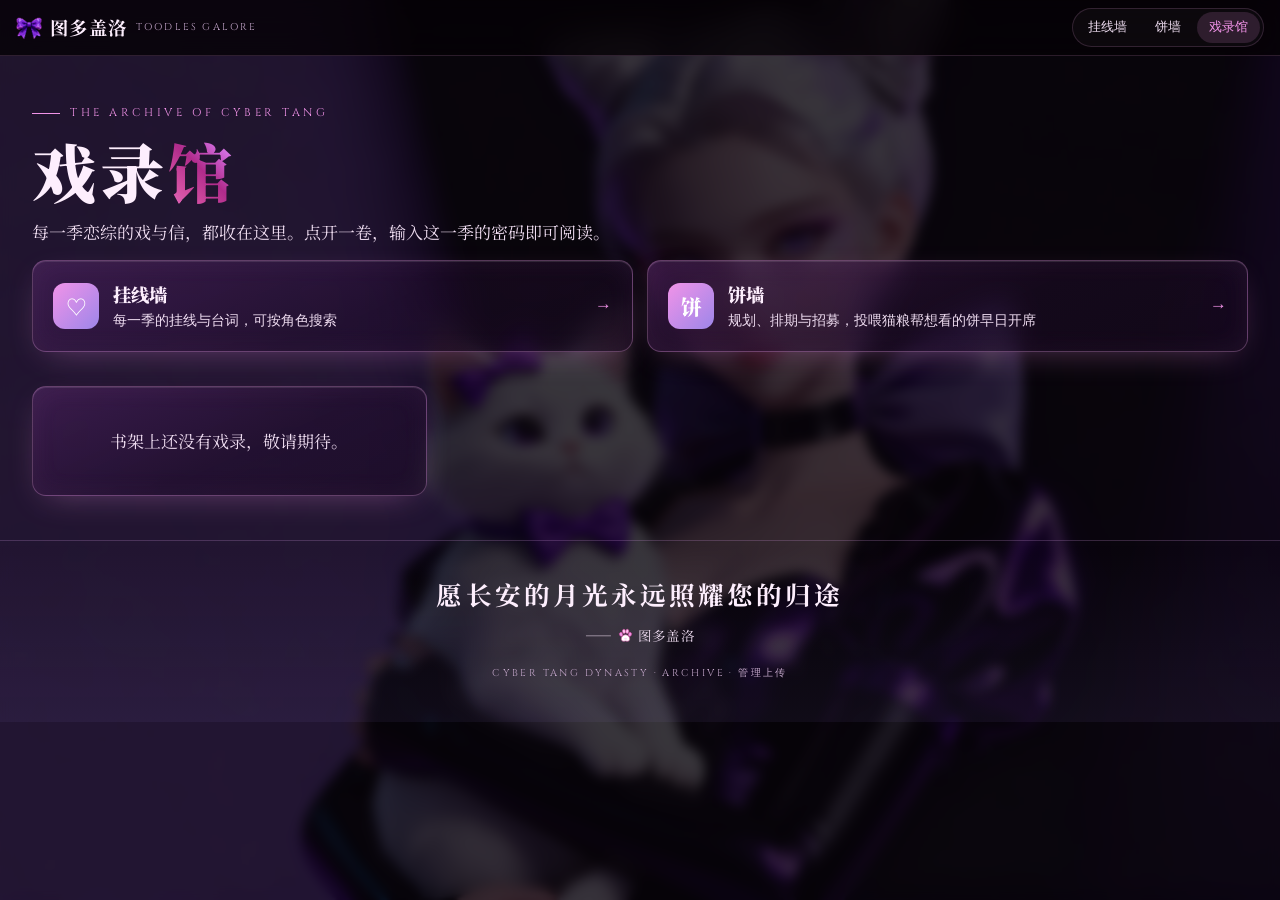
==== archive/index.html @ 09f0bfa4 "Add files via upload" ====
<!DOCTYPE html>
<html lang="zh-CN">
<head>
<meta charset="UTF-8">
<meta name="viewport" content="width=device-width, initial-scale=1, viewport-fit=cover">
<title>戏录馆 | 图多盖洛</title>
<meta name="theme-color" content="#050205">
<meta name="robots" content="noindex">
<link rel="icon" href="../assets/bow.png">
<link rel="preconnect" href="https://fonts.googleapis.com">
<link rel="preconnect" href="https://fonts.gstatic.com" crossorigin>
<link rel="stylesheet" href="https://fonts.googleapis.com/css2?family=Cinzel:wght@500;600;700&family=Noto+Serif+SC:wght@400;600;700;900&display=swap">
<link rel="stylesheet" href="../assets/site.css?v=7.13.16">
<link rel="stylesheet" href="archive.css?v=13">
</head>
<body>
<div class="sky"></div>
<header class="bar">
  <a class="brand" href="../"><img src="../assets/bow.png" alt=""><b>图多盖洛</b><small>TOODLES GALORE</small></a>
  <nav class="wall-tabs"><a href="../wall/lines.html">挂线墙</a><a href="../wall/pies.html">饼墙</a><a href="./" aria-current="page">戏录馆</a></nav>
</header>

<div class="wrap">
  <section class="hall-hero">
    <div class="eyebrow">THE ARCHIVE OF CYBER TANG</div>
    <h1>戏录<em>馆</em></h1>
    <p>每一季恋综的戏与信，都收在这里。点开一卷，输入这一季的密码即可阅读。</p>
  </section>
  <section class="hall-links">
    <a class="glass" href="../wall/lines.html"><i>♡</i><div><b>挂线墙</b><span>每一季的挂线与台词，可按角色搜索</span></div><em>→</em></a>
    <a class="glass" href="../wall/pies.html"><i>饼</i><div><b>饼墙</b><span>规划、排期与招募，投喂猫粮帮想看的饼早日开席</span></div><em>→</em></a>
  </section>
  <section class="shelf" id="shelf"><div class="empty-hall glass">书架正在整理中……</div></section>
</div>
<footer class="foot">
  <blockquote>愿长安的月光永远照耀您的归途</blockquote>
  <cite>—— <span class="pawicon"></span> 图多盖洛</cite>
  <small>CYBER TANG DYNASTY · ARCHIVE · <a href="upload.html" style="color:inherit">管理上传</a></small>
</footer>

<script>
(function () {
  var shelf = document.getElementById("shelf");
  function esc(s) { return String(s == null ? "" : s).replace(/[&<>"]/g, function (c) { return { "&": "&amp;", "<": "&lt;", ">": "&gt;", '"': "&quot;" }[c]; }); }
  fetch("index.json?t=" + Date.now()).then(function (r) { return r.ok ? r.json() : []; }).catch(function () { return []; }).then(function (list) {
    if (!list.length) { shelf.innerHTML = '<div class="empty-hall glass">书架上还没有戏录，敬请期待。</div>'; return; }
    list.sort(function (a, b) { return String(b.updated || "").localeCompare(String(a.updated || "")); });
    shelf.innerHTML = list.map(function (t) {
      return '<a class="tome glass" href="read.html?id=' + encodeURIComponent(t.id) + '"><span class="lock">🔒 需密码</span>' +
        '<div class="kick">VOLUME</div><h2>' + esc(t.title) + "</h2>" + (t.scope ? '<div class="scope">' + esc(t.scope) + "</div>" : "") +
        (t.note ? '<p class="note">' + esc(t.note) + "</p>" : "") +
        '<div class="stats"><span><b>' + (t.days || 0) + "</b>天</span><span><b>" + (t.scenes || 0) + "</b>场戏</span>" +
        (t.mail ? "<span><b>" + t.mail + "</b>封心动信</span>" : "") + (t.notes ? "<span><b>" + t.notes + "</b>张纸条</span>" : "") + (t.images ? "<span><b>" + t.images + "</b>张图</span>" : "") + "</div></a>";
    }).join("");
  });
})();
</script>
</body>
</html>
---- assets/site.css ----
/* 图多盖洛 · 赛博大唐公民通行证
   主题：紫微星图下的夜长安。香芋紫为主，鎏金做线，朱砂只用在印章和警示。 */

:root {
  --night: #050205;
  --night-2: #0d0610;
  --panel: rgba(46, 20, 60, .42);
  --panel-2: rgba(32, 14, 38, .85);
  --inset: rgba(4, 1, 6, .72);
  --line: rgba(241, 170, 235, .16);
  --line-strong: rgba(241, 170, 235, .32);
  --taro: #f193e8;          /* 主色：粉 */
  --taro-deep: #d34fa2;
  --taro-soft: rgba(241, 147, 232, .15);
  --gold: #b9a5f3;          /* 辅色：盖洛紫 */
  --gold-soft: rgba(157, 134, 233, .18);
  --cinnabar: #ff4081;      /* 胭脂红：印章和警示 */
  --text: #fdeefd;
  --dim: #eedcf0;
  --faint: #c3a6c9;
  --accent: var(--taro);
  --accent-deep: var(--taro-deep);
  --accent-soft: var(--taro-soft);
  --flow: linear-gradient(45deg, #e674c6, #d34fa2, #b02b8b, #d06adc, #f6d8ee);

  --display: "Noto Serif SC", "Source Han Serif SC", "Songti SC", "STSong", "SimSun", serif;
  --body: -apple-system, "PingFang SC", "HarmonyOS Sans SC", "MiSans", "Microsoft YaHei", "Noto Sans SC", sans-serif;
  --latin: "Cinzel", "Times New Roman", serif;

  --cmd-font: "Noto Serif SC", "Source Han Serif SC", "Songti SC", "STSong", serif;
  --cmd-weight: 600;
  --cmd-bold: 900;
  --radius: 14px;
  --bar-h: 56px;
}

body.admin {
  --accent: var(--gold);
  --accent-deep: #9d86e9;
  --accent-soft: var(--gold-soft);
}

* { box-sizing: border-box; }
html { scroll-behavior: smooth; -webkit-text-size-adjust: 100%; }
body {
  margin: 0;
  background: var(--night);
  color: var(--text);
  font-family: var(--body);
  font-size: 17px;
  line-height: 1.65;
  min-height: 100vh;
  overflow-x: hidden;
  -webkit-font-smoothing: antialiased;
}
a { color: inherit; text-decoration: none; }
button { font: inherit; color: inherit; background: none; border: 0; cursor: pointer; }
:focus-visible { outline: 2px solid var(--accent); outline-offset: 2px; border-radius: 6px; }

/* ---------- 背景：夜色 + 星图 ---------- */
.sky {
  position: fixed; inset: 0; z-index: -1; pointer-events: none;
  background: var(--night) url(hero.png) 62% center / cover no-repeat;
}
.sky::after {
  content: ""; position: absolute; inset: 0; background: rgba(8, 4, 10, .80);
  -webkit-backdrop-filter: blur(6px); backdrop-filter: blur(6px);
}

.mote {
  position: absolute; top: -12px; z-index: 1; border-radius: 50%;
  background: radial-gradient(circle, #ffd9f6 0%, rgba(241,147,232,.55) 45%, transparent 70%);
  box-shadow: 0 0 10px 2px rgba(241,147,232,.35); opacity: 0;
  animation: fall linear infinite; will-change: transform;
}
@keyframes fall {
  0% { transform: translate3d(0, 0, 0); opacity: 0; }
  10% { opacity: .55; }
  85% { opacity: .4; }
  100% { transform: translate3d(var(--drift, 0), 105vh, 0); opacity: 0; }
}

/* ---------- 顶栏 ---------- */
.bar {
  position: sticky; top: 0; z-index: 40; height: var(--bar-h);
  display: flex; align-items: center; gap: 12px; padding: 0 16px;
  background: rgba(5, 2, 5, .80);
  -webkit-backdrop-filter: blur(14px); backdrop-filter: blur(14px);
  border-bottom: 1px solid var(--line);
}
.brand { display: flex; align-items: center; gap: 8px; min-width: 0; }
.brand img { width: 26px; height: 26px; }
.brand b { font-family: var(--display); font-weight: 700; font-size: 1.15rem; letter-spacing: .08em; white-space: nowrap; }
.brand small { font-family: var(--latin); font-size: .62rem; letter-spacing: .22em; color: var(--faint); white-space: nowrap; }
.entry { margin-left: auto; padding: 6px 14px; border: 1px solid var(--line-strong); border-radius: 999px; font-size: .86rem; color: var(--dim); white-space: nowrap; transition: color .2s, border-color .2s; }
.entry:hover { color: var(--accent); border-color: var(--accent); }
.entry + .entry { margin-left: 8px; }
.entry-hl { color: var(--accent); border-color: rgba(241,147,232,.55); background: var(--accent-soft); }
.scroll-banner {
  display: flex; align-items: center; gap: 14px; max-width: 520px; margin-top: 18px; padding: 14px 18px; border-radius: 16px;
  border: 1px solid rgba(241,147,232,.5); background: linear-gradient(120deg, rgba(241,147,232,.20), rgba(157,134,233,.14) 60%, rgba(20,8,28,.4));
  box-shadow: inset 0 1px 0 rgba(255,255,255,.12), 0 12px 30px -14px rgba(241,147,232,.6); transition: transform .2s, border-color .2s;
}
.scroll-banner:hover { transform: translateY(-2px); border-color: var(--accent); }
.sb-ic { flex: none; width: 46px; height: 46px; border-radius: 12px; display: grid; place-items: center; font-family: var(--display); font-weight: 900; font-size: 1.4rem;
  color: #fff; background: linear-gradient(135deg, #f193e8, #9d86e9); box-shadow: 0 6px 16px -6px rgba(241,147,232,.8); }
.sb-tx { min-width: 0; }
.sb-tx b { display: block; font-family: var(--display); font-weight: 900; font-size: 1.15rem; letter-spacing: .06em; }
.sb-tx small { display: block; color: var(--dim); font-size: .86rem; line-height: 1.5; }
.scroll-banner em { margin-left: auto; font-style: normal; color: var(--accent); font-size: .9rem; white-space: nowrap; }
.gates { display: grid; gap: 12px; margin-top: 36px; }
.gate { display: flex; align-items: center; gap: 14px; padding: 18px; border: 1px solid rgba(185,165,243,.35); border-radius: var(--radius); background: var(--panel); transition: border-color .2s; }
.gate.soon { border-style: dashed; border-color: rgba(241,147,232,.4); }
.gate.soon i, .gate.soon em { color: var(--taro); }
.gate.soon em { font-size: .8rem; padding: 2px 10px; border: 1px solid rgba(241,147,232,.45); border-radius: 999px; white-space: nowrap; }
.gate:hover { border-color: var(--gold); }
.gate i { font-family: var(--display); font-weight: 700; font-style: normal; font-size: 1.8rem; color: var(--gold); line-height: 1; }
.gate b { display: block; font-weight: 600; }
.gate span { display: block; font-size: .92rem; color: var(--dim); }
.gate em { margin-left: auto; font-style: normal; color: var(--gold); font-size: 1.2rem; }

/* ---------- 首屏 ---------- */
.wrap { max-width: 1280px; margin: 0 auto; padding: 0 16px; }
.hero > * { min-width: 0; }
.hero { display: grid; gap: 28px; padding: 36px 0 12px; align-items: center; }
.eyebrow { font-family: var(--latin); font-size: .7rem; letter-spacing: .32em; color: var(--accent); display: flex; align-items: center; gap: 10px; }
.eyebrow::before { content: ""; width: 28px; height: 1px; background: var(--accent); }
.hero h1 {
  font-family: var(--display); font-weight: 900; margin: 14px 0 12px;
  font-size: clamp(2.3rem, 9.5vw, 4.2rem); line-height: 1.18; letter-spacing: .02em;
  text-wrap: balance;
}
.hero h1 em { font-style: normal; background: var(--flow); -webkit-background-clip: text; background-clip: text; -webkit-text-fill-color: transparent; }
body.admin .hero h1 em { background: linear-gradient(45deg, #9d86e9, #c9b8ff, #f6d8ee); -webkit-background-clip: text; background-clip: text; }
.lead { color: var(--dim); max-width: 34em; margin: 0 0 22px; }
.lead b { color: var(--text); font-weight: 600; }

.search { position: relative; max-width: 460px; }
.search input {
  width: 100%; height: 48px; padding: 0 44px 0 44px; border-radius: 999px;
  border: 1px solid var(--line-strong); background: rgba(20, 9, 24, .8); color: var(--text);
  font: inherit; font-size: 1rem; transition: border-color .2s, box-shadow .2s;
}
.search input::placeholder { color: var(--faint); }
.search input:focus { outline: 0; border-color: var(--accent); box-shadow: 0 0 0 4px var(--accent-soft); }
.search svg { position: absolute; left: 16px; top: 15px; width: 18px; height: 18px; stroke: var(--dim); fill: none; }
.search button { position: absolute; right: 8px; top: 8px; width: 32px; height: 32px; border-radius: 50%; color: var(--dim); display: none; }
.search.has-value button { display: block; }
.search-meta { min-height: 1.6em; margin-top: 8px; font-size: .84rem; color: var(--dim); }

/* 通行证卡片 */
.pass-stage { perspective: 1100px; justify-self: center; width: 100%; max-width: 400px; }
.pass {
  position: relative; border-radius: 20px; padding: 18px; overflow: hidden;
  background:
    linear-gradient(135deg, rgba(255,255,255,.07), rgba(255,255,255,0) 40%),
    linear-gradient(160deg, #3a1848 0%, #1d0c2a 55%, #12071a 100%);
  border: 1px solid rgba(185,165,243, .35);
  box-shadow: 0 30px 60px -20px rgba(0,0,0,.8), 0 0 0 1px rgba(0,0,0,.4) inset, 0 0 80px -20px rgba(157,134,233,.55);
  transform: rotateX(var(--rx, 0deg)) rotateY(var(--ry, 0deg));
  transition: transform .25s ease-out;
}
.pass::before { /* 全息箔 */
  content: ""; position: absolute; inset: -40%;
  background: linear-gradient(115deg, transparent 38%, rgba(241,147,232,.22) 46%, rgba(185,165,243,.22) 50%, rgba(255,64,129,.12) 54%, transparent 62%);
  transform: translateX(var(--sheen, -30%)); transition: transform .25s ease-out; pointer-events: none;
  animation: sheen 7s ease-in-out infinite;
}
@keyframes sheen { 0%, 100% { translate: -18% 0; } 50% { translate: 18% 0; } }
.pass-head { display: flex; justify-content: space-between; align-items: baseline; padding-bottom: 12px; border-bottom: 1px solid rgba(185,165,243,.25); }
.pass-head b { font-family: var(--display); font-weight: 700; font-size: 1.05rem; letter-spacing: .3em; color: var(--gold); }
.pass-head span { font-family: var(--latin); font-size: .6rem; letter-spacing: .2em; color: var(--dim); }
.pass-body { display: grid; grid-template-columns: 104px 1fr; gap: 16px; padding-top: 14px; position: relative; }
.pass-photo { width: 104px; height: 138px; border-radius: 10px; overflow: hidden; border: 1px solid rgba(185,165,243,.4); background: #2a1338; }
.pass-photo img { width: 100%; height: 100%; object-fit: cover; object-position: 50% 22%; display: block; }
.pass dl { margin: 0; display: grid; gap: 9px; align-content: start; }
.pass dt { font-size: .64rem; letter-spacing: .18em; color: var(--faint); line-height: 1.2; }
.pass dd { margin: 1px 0 0; font-size: .95rem; line-height: 1.3; }
.pass dd.big { font-family: var(--display); font-weight: 700; font-size: 1.35rem; letter-spacing: .1em; }
.pass-foot { margin-top: 14px; padding-top: 10px; border-top: 1px dashed rgba(185,165,243,.25); font-family: var(--latin); font-size: .6rem; letter-spacing: .14em; color: var(--faint); white-space: nowrap; overflow: hidden; }
.seal {
  position: absolute; right: -4px; bottom: -6px; width: 62px; height: 62px; transform: rotate(-8deg);
  border: 2.5px solid var(--cinnabar); border-radius: 8px; color: var(--cinnabar);
  display: grid; grid-template-columns: 1fr 1fr; place-items: center; padding: 3px;
  font-family: var(--display); font-weight: 700; font-size: 1.28rem; line-height: 1; direction: rtl;
  opacity: .92; mix-blend-mode: screen;
}

/* 入境三步 */
.steps { display: grid; gap: 10px; margin: 18px 0 4px; padding: 0; list-style: none; counter-reset: s; }
.steps li, .gate, .quick button { -webkit-backdrop-filter: blur(10px); backdrop-filter: blur(10px); box-shadow: inset 0 1px 0 rgba(255,255,255,.08); }
.steps li {
  display: flex; gap: 12px; align-items: flex-start; padding: 10px 14px;
  border: 1px solid var(--line); border-radius: var(--radius); background: var(--panel);
}
.steps i { font-family: var(--display); font-weight: 700; font-style: normal; font-size: 1.5rem; line-height: 1.2; color: var(--gold); }
.steps b { display: block; font-weight: 600; }
.steps span { font-size: .92rem; color: var(--dim); display: block; line-height: 1.5; }

/* ---------- 章节导航 ---------- */
.layout { display: block; }
.rail {
  position: sticky; top: var(--bar-h); z-index: 30; margin: 0 -16px; padding: 10px 16px;
  display: flex; gap: 8px; overflow-x: auto; scrollbar-width: none;
  background: rgba(5, 2, 5, .86);
  -webkit-backdrop-filter: blur(14px); backdrop-filter: blur(14px);
  border-bottom: 1px solid var(--line);
}
.rail::-webkit-scrollbar { display: none; }
.rail a {
  flex: none; display: flex; align-items: center; gap: 6px; padding: 6px 12px; border-radius: 999px;
  border: 1px solid var(--line); font-size: .86rem; color: var(--dim); white-space: nowrap; transition: all .2s;
}
.rail a i { font-family: var(--display); font-weight: 700; font-style: normal; color: var(--faint); }
.rail a.on { color: var(--night); background: var(--accent); border-color: var(--accent); }
.rail a.on i { color: rgba(11,8,20,.6); }
.rail-title { display: none; }

/* ---------- 章节 ---------- */
.chapter { padding-top: 30px; scroll-margin-top: calc(var(--bar-h) + 56px); }
.ch-head { position: relative; padding: 0 0 12px 0; margin-bottom: 12px; border-bottom: 1px solid var(--line); }
.ch-num {
  font-family: var(--display); font-weight: 700; font-size: 4.2rem; line-height: 1; position: absolute; right: 0; top: -14px;
  color: transparent; -webkit-text-stroke: 1px rgba(185,165,243, .32); user-select: none;
}
.ch-en { font-family: var(--latin); font-size: .66rem; letter-spacing: .3em; color: var(--accent); text-transform: uppercase; }
.ch-head h2 { color: #f5c2fd; font-family: var(--display); font-weight: 900; font-size: 1.9rem; letter-spacing: .04em; margin: 4px 0 6px; line-height: 1.25; }
.ch-head p { margin: 0; color: var(--dim); font-size: 1rem; max-width: 36em; padding-right: 64px; }

.features { display: grid; gap: 14px; }
.feature {
  min-width: 0;
  border: 1px solid rgba(241, 170, 235, .30); border-radius: var(--radius); padding: 16px;
  background: linear-gradient(155deg, rgba(86, 38, 104, .46) 0%, rgba(34, 14, 44, .50) 55%, rgba(24, 10, 32, .58) 100%);
  -webkit-backdrop-filter: blur(12px) saturate(1.25); backdrop-filter: blur(12px) saturate(1.25);
  box-shadow: inset 0 1px 0 rgba(255, 255, 255, .10), inset 0 0 28px rgba(241, 147, 232, .06), 0 10px 34px -14px rgba(241, 147, 232, .38);
  display: flex; flex-direction: column;
}
.features { counter-reset: f; }
.feature h3 {
  margin: 0 0 4px; font-family: var(--display); font-weight: 700; font-size: 1.2rem; letter-spacing: .03em; color: #f5c2fd;
  display: flex; flex-wrap: wrap; align-items: center; gap: 10px; counter-increment: f;
}
.feature h3::before { content: counter(f) "."; color: var(--accent); font-weight: 900; }
.tag { font-size: .74rem; font-weight: 500; padding: 1px 8px; border-radius: 999px; border: 1px solid var(--line-strong); color: var(--dim); line-height: 1.6; }
.tag.new { border-color: transparent; background: var(--cinnabar); color: #fff; letter-spacing: .08em; }
.feature > p { margin: 0; color: #f6e9f7; text-shadow: 0 1px 6px rgba(0,0,0,.55); font-size: .96rem; line-height: 1.55; }

/* 指令清单：一行一条，左边指令、右边说明和复制；行与行之间只有一条细线 */
.cmds { margin-top: 12px; padding: 0 6px; border: 1px solid var(--line); border-radius: 10px; background: rgba(20, 8, 28, .46); box-shadow: inset 0 1px 0 rgba(255, 255, 255, .05); }
.cmd {
  display: grid; grid-template-columns: minmax(0, 1fr) auto; align-items: center; column-gap: 14px;
  width: 100%; padding: 11px 8px; text-align: left; border: 0; border-bottom: 1px solid var(--line);
  background: none; transition: background .15s; -webkit-tap-highlight-color: transparent;
}
.cmd:hover { background: rgba(255, 255, 255, .05); }
.cmd:active { background: var(--accent-soft); }
.cmd code {
  grid-column: 1; min-width: 0; font-family: var(--cmd-font, var(--body)); font-size: var(--cmd-size, 1.03rem); line-height: 1.7;
  color: #fff; font-weight: var(--cmd-weight, 600); text-shadow: 0 1px 4px rgba(0, 0, 0, .6); white-space: pre-wrap; overflow-wrap: anywhere;
}
.cmd code b { font-weight: var(--cmd-bold, 700); }
.ph { display: inline-block; max-width: 100%; color: var(--accent); font-weight: 500; }
.ph.opt { color: var(--faint); font-weight: 400; }
.ph.opt::before { content: "["; }
.ph.opt::after { content: "]"; }
.cmd-note { grid-column: 1; grid-row: 2; font-size: .88rem; line-height: 1.5; color: var(--faint); }
.copy {
  grid-column: 2; grid-row: 1 / span 2; padding: 3px 12px; border-radius: 999px; border: 1px solid var(--line-strong);
  font-size: .84rem; color: var(--dim); white-space: nowrap; transition: all .15s;
}
.cmd:hover .copy { border-color: var(--accent); color: var(--accent); }
.cmd.done .copy { background: var(--accent); border-color: var(--accent); color: var(--night); font-weight: 700; }
.cmd.multi { padding: 12px 10px; }
.cmd.multi code { line-height: 1.9; }
.cmds > .cmd:last-child { border-bottom: 0; }

.note { overflow-wrap: anywhere; margin: 10px 0 0; padding: 8px 12px; border-radius: 8px; font-size: .94rem; line-height: 1.6; color: var(--text); background: rgba(10, 4, 14, .55); border-left: 2px solid var(--line-strong); }
.note.warn { color: #ffe1ea; background: rgba(120, 20, 60, .55); border-left-color: var(--cinnabar); }

.legend { display: grid; grid-template-columns: 1fr 1fr; gap: 6px; margin: 10px 0 0; }
.legend span { display: flex; align-items: center; gap: 8px; padding: 7px 10px; border-radius: 8px; background: rgba(255,255,255,.03); font-size: .92rem; color: var(--text); }

.empty { display: none; text-align: center; padding: 60px 0; color: var(--dim); }
.empty b { display: block; font-family: var(--display); font-weight: 700; font-size: 1.4rem; color: var(--text); margin-bottom: 6px; }
.searching .hide { display: none !important; }
.searching.no-hit .empty { display: block; }

/* ---------- 页脚 ---------- */
.foot { margin-top: 44px; padding: 32px 16px 40px; text-align: center; border-top: 1px solid var(--line); background: linear-gradient(180deg, transparent, rgba(157,134,233,.07)); }
.foot blockquote { margin: 0; font-family: var(--display); font-weight: 700; font-size: clamp(1.15rem, 5vw, 1.6rem); letter-spacing: .12em; }
.foot cite { display: block; margin-top: 10px; font-style: normal; font-size: .84rem; color: var(--dim); letter-spacing: .1em; }
.foot nav { margin-top: 26px; display: flex; justify-content: center; gap: 22px; font-size: .84rem; color: var(--dim); }
.foot nav a:hover { color: var(--accent); }
.foot small { display: block; margin-top: 18px; font-family: var(--latin); font-size: .62rem; letter-spacing: .24em; color: var(--faint); }

.toast {
  position: fixed; left: 50%; bottom: 28px; z-index: 60; transform: translate(-50%, 20px); opacity: 0;
  padding: 10px 18px; border-radius: 999px; background: var(--text); color: var(--night); font-size: .88rem; font-weight: 600;
  box-shadow: 0 12px 30px rgba(0,0,0,.5); transition: all .25s; pointer-events: none; white-space: nowrap;
}
.toast.show { transform: translate(-50%, 0); opacity: 1; }


/* ---------- 常用指令、猫爪、回到顶部 ---------- */
.quick { display: flex; flex-wrap: wrap; align-items: center; gap: 8px; margin-top: 4px; max-width: 520px; }
.quick span { font-size: .84rem; color: var(--faint); margin-right: 2px; }
.quick button {
  padding: 6px 13px; border-radius: 999px; border: 1px solid var(--line-strong); background: var(--panel);
  font-size: .9rem; color: var(--text); transition: border-color .2s, color .2s, background .2s;
}
.quick button:hover { border-color: var(--accent); color: var(--accent); }
.quick button:active { background: var(--accent-soft); }
.feature { scroll-margin-top: calc(var(--bar-h) + 70px); }
.feature.flash { animation: flash 1.6s ease-out; }
@keyframes flash { 0%, 40% { border-color: var(--accent); box-shadow: 0 0 0 4px var(--accent-soft), 0 0 40px -6px var(--accent); } 100% { box-shadow: 0 0 0 0 transparent; } }

.pawicon { display: inline-block; width: 1.15em; height: 1.15em; vertical-align: -.2em; background: url(paw.svg) center / contain no-repeat; }
.gate .pawicon { width: 32px; height: 32px; vertical-align: middle; }
.top .pawicon { width: 26px; height: 26px; vertical-align: middle; }
.paw { width: 34px; height: 34px; position: fixed; z-index: 70; font-size: 1.5rem; pointer-events: none; transform: translate(-50%, -50%); animation: paw .9s ease-out forwards; }
@keyframes paw { 0% { opacity: 0; transform: translate(-50%, -30%) scale(.4) rotate(-20deg); } 25% { opacity: 1; transform: translate(-50%, -90%) scale(1.25) rotate(8deg); } 100% { opacity: 0; transform: translate(-50%, -230%) scale(1) rotate(-6deg); } }

.top {
  position: fixed; right: 16px; bottom: 20px; z-index: 50; width: 48px; height: 48px; border-radius: 50%;
  border: 1px solid var(--line-strong); background: rgba(20, 9, 24, .92); font-size: 1.25rem;
  box-shadow: 0 10px 24px rgba(0,0,0,.5); opacity: 0; transform: translateY(12px); pointer-events: none; transition: all .25s;
}
.top.show { opacity: 1; transform: none; pointer-events: auto; }
.top:hover { border-color: var(--accent); }

/* 蝴蝶结指针（只在用鼠标的设备上） */
@media (hover: hover) and (pointer: fine) {
  body, a, button, input { cursor: url(bow.png) 6 6, auto; }
}

/* 说明类小字：思源宋体 */
.lead, .ch-head p, .feature > p, .note, .cmd-note, .steps span, .gate span, .foot cite {
  font-family: "Noto Serif SC", "Source Han Serif SC", "Songti SC", "STSong", serif; font-weight: 400;
}

/* ---------- 宽屏 ---------- */
@media (min-width: 720px) {
  .brand small { display: inline; }
  .steps { grid-template-columns: repeat(3, 1fr); }
  .gates { grid-template-columns: 1fr 1fr; }
  .gates > :first-child { grid-column: 1 / -1; }
  .cmd { grid-template-columns: minmax(0, 1fr) auto auto; }
  .cmd-note { grid-column: 2; grid-row: 1; text-align: right; max-width: 16em; }
  .copy { grid-column: 3; grid-row: 1; }
  .feature { padding: 18px 20px; }
  .legend { grid-template-columns: repeat(4, 1fr); }
}
@media (max-width: 719px) {
  .brand small { display: none; }
  .entry { padding: 6px 11px; font-size: .8rem; }
  .entry-2 { display: none; }
  .eyebrow { letter-spacing: .14em; font-size: .62rem; }
  .sky { background-image: url(portrait.png); background-position: center 20%; }
}
@media (min-width: 980px) {
  .wrap { padding: 0 32px; }
  .hero { grid-template-columns: 1.15fr .85fr; padding: 44px 0 16px; gap: 48px; }
  .layout { display: grid; grid-template-columns: 230px minmax(0, 1fr); gap: 48px; align-items: start; }
  .rail {
    top: calc(var(--bar-h) + 28px); margin: 44px 0 0; padding: 0; flex-direction: column; gap: 2px;
    background: none; -webkit-backdrop-filter: none; backdrop-filter: none; border: 0; overflow: visible;
  }
  .features { grid-template-columns: repeat(2, minmax(0, 1fr)); align-items: stretch; }
  .feature:last-child:nth-child(odd) { grid-column: 1 / -1; }
  .cmd { grid-template-columns: minmax(0, 1fr) auto; }
  .cmd-note { grid-column: 1; grid-row: 2; text-align: left; max-width: none; }
  .copy { grid-column: 2; grid-row: 1 / span 2; }
  .rail-title { display: block; font-family: var(--latin); font-size: .62rem; letter-spacing: .3em; color: var(--faint); margin: 0 0 10px 14px; }
  .rail { min-height: calc(100vh - var(--bar-h) - 56px); padding: 18px 0 0; border: 1px solid var(--line); border-radius: var(--radius); overflow: hidden; background: rgba(5,2,5,.5); }
  .rail::before { content: ""; position: absolute; inset: 0; z-index: -1; background: linear-gradient(180deg, rgba(5,2,5,.92) 0%, rgba(5,2,5,.55) 45%, rgba(5,2,5,.15) 100%), url(portrait.png) center bottom / cover no-repeat; }
  .rail a { border: 0; border-left: 1px solid var(--line); border-radius: 0; padding: 9px 14px; font-size: .92rem; gap: 10px; }
  .rail a:hover { color: var(--text); }
  .rail a.on { background: linear-gradient(90deg, var(--accent-soft), transparent); color: var(--accent); border-left-color: var(--accent); }
  .rail a.on i { color: var(--accent); }
  .chapter { scroll-margin-top: calc(var(--bar-h) + 12px); }
  .ch-num { font-size: 6rem; top: -30px; }
  .ch-head h2 { font-size: 2.3rem; }
}

@media (prefers-reduced-motion: reduce) {
  html { scroll-behavior: auto; }
  .pass::before { animation: none; }
  .pass { transition: none; }
  .paw, .feature.flash { animation: none; }
  .paw { display: none; }
}

.hub-links { display: flex; gap: 10px; max-width: 520px; margin-top: 10px; }
.hub-links a { flex: 1; display: flex; align-items: center; justify-content: center; gap: 6px; height: 44px; border-radius: 14px; font-family: var(--display); font-weight: 700;
  border: 1px solid rgba(241,147,232,.4); background: linear-gradient(120deg, rgba(241,147,232,.14), rgba(157,134,233,.12)); color: var(--text); transition: transform .2s, border-color .2s; }
.hub-links a:hover { transform: translateY(-2px); border-color: var(--accent); }

/* ---------- 顶栏分页：挂线墙 / 饼墙 / 戏录馆（戏录馆和两面墙共用） ---------- */
.wall-tabs { display: flex; gap: 4px; margin-left: auto; padding: 3px; border: 1px solid var(--line); border-radius: 999px; background: rgba(255,255,255,.03); }
.wall-tabs a { padding: 4px 12px; border-radius: 999px; font-size: .84rem; color: var(--dim); white-space: nowrap; transition: color .2s, background .2s; }
.wall-tabs a:hover { color: var(--text); }
.wall-tabs a[aria-current="page"] { background: var(--accent-soft); color: var(--accent); }
.admin-btn { margin-left: 8px; cursor: pointer; background: none; }
.admin-btn.on { color: #fff; border-color: transparent; background: linear-gradient(120deg, #b45fc0, #8f6fd8); }
@media (max-width: 719px) {
  .bar { gap: 8px; }
  .brand b { font-size: 1rem; }
  .brand img { width: 22px; height: 22px; }
  .wall-tabs a { padding: 4px 9px; font-size: .78rem; }
  .admin-btn { padding: 5px 9px; font-size: .74rem; }
}



.wall-tabs + .entry { margin-left: 8px; }
---- archive/archive.css ----
/* hidden 属性必须真的隐藏（否则 .gatekeep 的 display:grid 会把它顶掉） */
[hidden] { display: none !important; }

/* 戏录馆：沿用官网的粉紫玻璃风（assets/site.css 的颜色和字体），这里只补戏录专用的部分 */

.glass {
  border: 1px solid rgba(241, 170, 235, .30); border-radius: var(--radius);
  background: linear-gradient(155deg, rgba(86, 38, 104, .46) 0%, rgba(34, 14, 44, .50) 55%, rgba(24, 10, 32, .58) 100%);
  -webkit-backdrop-filter: blur(12px) saturate(1.25); backdrop-filter: blur(12px) saturate(1.25);
  box-shadow: inset 0 1px 0 rgba(255, 255, 255, .10), inset 0 0 28px rgba(241, 147, 232, .06), 0 10px 34px -14px rgba(241, 147, 232, .38);
}
.btn {
  display: inline-flex; align-items: center; justify-content: center; gap: 8px; height: 46px; padding: 0 22px; border-radius: 999px;
  font-size: .98rem; font-weight: 600; color: var(--night); background: linear-gradient(120deg, #f6c4ef, #f193e8 55%, #d06adc);
  box-shadow: 0 8px 24px -8px rgba(241, 147, 232, .7); transition: transform .15s, filter .15s;
}
.btn:hover { filter: brightness(1.06); }
.btn:active { transform: scale(.98); }
.btn.ghost { color: var(--dim); background: none; border: 1px solid var(--line-strong); box-shadow: none; font-weight: 500; }
.btn.ghost:hover { color: var(--accent); border-color: var(--accent); }
.btn[disabled] { opacity: .5; pointer-events: none; }
.field { display: block; margin-top: 14px; }
.field span { display: block; font-size: .86rem; color: var(--faint); margin-bottom: 6px; }
.field input, .field textarea {
  width: 100%; height: 46px; padding: 0 16px; border-radius: 12px; border: 1px solid var(--line-strong);
  background: rgba(12, 5, 16, .6); color: var(--text); font: inherit; transition: border-color .2s, box-shadow .2s;
}
.field textarea { height: 84px; padding: 10px 16px; resize: vertical; }
.field input:focus, .field textarea:focus { outline: 0; border-color: var(--accent); box-shadow: 0 0 0 4px var(--accent-soft); }
.muted { color: var(--faint); font-size: .9rem; }

/* ---------- 戏录馆首页 ---------- */
.hall-hero { padding: 48px 0 8px; }
.hall-hero h1 { font-family: var(--display); font-weight: 900; font-size: clamp(2.4rem, 9vw, 4rem); line-height: 1.15; margin: 12px 0 10px; letter-spacing: .06em; }
.hall-hero h1 em { font-style: normal; background: var(--flow); -webkit-background-clip: text; background-clip: text; -webkit-text-fill-color: transparent; }
.hall-hero p { color: var(--dim); max-width: 34em; margin: 0; font-family: var(--display); }
.shelf { display: grid; gap: 16px; margin: 34px 0 20px; }
.tome { position: relative; display: flex; flex-direction: column; padding: 22px 22px 20px; overflow: hidden; text-align: left; width: 100%; transition: transform .2s, border-color .2s; }
.tome:hover { transform: translateY(-2px); border-color: var(--accent); }
.tome::after { content: ""; position: absolute; right: -40px; top: -40px; width: 160px; height: 160px; border-radius: 50%; background: radial-gradient(circle, rgba(241,147,232,.22), transparent 70%); }
.tome .lock { position: absolute; right: 18px; top: 18px; font-size: .78rem; color: var(--faint); border: 1px solid var(--line-strong); border-radius: 999px; padding: 2px 10px; }
.tome .kick { font-family: var(--latin); font-size: .66rem; letter-spacing: .3em; color: var(--accent); }
.tome h2 { font-family: var(--display); font-weight: 900; font-size: 1.7rem; letter-spacing: .08em; margin: 8px 0 4px; color: #f7d4f5; }
.tome .scope { font-family: var(--latin); letter-spacing: .14em; color: var(--dim); font-size: .9rem; }
.tome .note { margin: 10px 0 0; font-family: var(--display); color: var(--dim); font-size: .95rem; line-height: 1.6; }
.tome .stats { display: flex; flex-wrap: wrap; gap: 6px 16px; margin-top: 14px; padding-top: 12px; border-top: 1px solid var(--line); font-size: .86rem; color: var(--faint); }
.tome .stats b { color: var(--text); font-family: var(--display); font-size: 1.05rem; margin-right: 3px; }
.empty-hall { padding: 40px 20px; text-align: center; color: var(--dim); font-family: var(--display); }

/* ---------- 输入密码 ---------- */
.gatekeep { min-height: calc(100vh - var(--bar-h)); display: grid; place-items: center; padding: 24px 16px 60px; }
.lockcard { width: 100%; max-width: 420px; padding: 30px 26px 26px; text-align: center; }
.lockcard .seal-ic { width: 64px; height: 64px; margin: 0 auto 10px; border-radius: 50%; display: grid; place-items: center; font-size: 1.7rem;
  background: radial-gradient(circle at 35% 30%, rgba(255,255,255,.22), rgba(241,147,232,.14) 60%); border: 1px solid var(--line-strong); }
.lockcard .kick { font-family: var(--latin); font-size: .66rem; letter-spacing: .32em; color: var(--accent); }
.lockcard h1 { font-family: var(--display); font-weight: 900; font-size: 2rem; letter-spacing: .08em; margin: 8px 0 2px; }
.lockcard .scope { color: var(--faint); font-family: var(--latin); letter-spacing: .14em; }
.lockcard form { margin-top: 18px; text-align: left; }
.lockcard .btn { width: 100%; margin-top: 16px; }
.lockcard .err { min-height: 1.5em; margin-top: 10px; color: #f2b8f2; font-size: .9rem; text-align: center; }
.lockcard .back { display: inline-block; margin-top: 14px; color: var(--faint); font-size: .86rem; }
.lockcard .back:hover { color: var(--accent); }
@keyframes shake { 0%, 100% { transform: none; } 25% { transform: translateX(-6px); } 75% { transform: translateX(6px); } }
.lockcard.shake { animation: shake .3s; }

/* ---------- 阅读页 ---------- */
.book-head { position: relative; padding: 46px 16px 28px; text-align: center; }
.book-inner { max-width: 760px; margin: 0 auto; }
.book-kicker { font-family: var(--latin); font-size: .7rem; letter-spacing: .36em; color: var(--accent); }
.book-head h1 { font-family: var(--display); font-weight: 900; font-size: clamp(2.6rem, 10vw, 4.6rem); letter-spacing: .1em; margin: 12px 0 4px; line-height: 1.15;
  background: linear-gradient(100deg, #fff1fd 10%, #f6c4ef 40%, #f193e8 70%, #d9b4ff); -webkit-background-clip: text; background-clip: text; -webkit-text-fill-color: transparent; }
.book-scope { font-family: var(--latin); letter-spacing: .3em; color: var(--dim); }
.book-stats { display: inline-flex; flex-wrap: wrap; justify-content: center; gap: 0; margin-top: 22px; border: 1px solid var(--line); border-radius: 999px; overflow: hidden; background: rgba(12,5,16,.4); }
.book-stats span { padding: 7px 16px; font-size: .84rem; color: var(--faint); }
.book-stats span + span { border-left: 1px solid var(--line); }
.book-stats b { font-family: var(--display); font-size: 1.1rem; color: var(--text); margin-right: 4px; }
.book-stats.solo { border-color: rgba(241,147,232,.55); box-shadow: 0 0 0 4px var(--accent-soft); }
.book-stats .who-tag b { color: var(--c); font-size: 1.05rem; }

.book-tools { position: relative; z-index: 30; display: flex; align-items: center; gap: 10px; padding: 10px 16px; max-width: 1240px; margin: 0 auto;
  background: none; }
.filter { display: flex; align-items: center; gap: 8px; font-size: .86rem; color: var(--faint); min-width: 0; }
.filter select { max-width: 11em; height: 34px; padding: 0 30px 0 12px; border-radius: 999px; border: 1px solid var(--line-strong); color: var(--text); font: inherit; font-size: .9rem;
  background: rgba(12,5,16,.6) url("data:image/svg+xml,%3Csvg xmlns='http://www.w3.org/2000/svg' width='10' height='6'%3E%3Cpath d='M1 1l4 4 4-4' stroke='%23f193e8' fill='none' stroke-width='1.5'/%3E%3C/svg%3E") no-repeat right 12px center; -webkit-appearance: none; appearance: none; }
.theme-btn { margin-left: auto; height: 34px; padding: 0 16px; border-radius: 999px; border: 1px solid var(--line-strong); font-size: .86rem; color: var(--dim); }
.theme-btn:hover { color: var(--accent); border-color: var(--accent); }

.book-layout { max-width: 980px; margin: 0 auto; padding: 0 16px 80px; }
.book-main { min-width: 0; }

/* 冻结在上方的导航：第一行是天，第二行是这一天的场次 */
.book-nav { position: sticky; top: var(--bar-h); z-index: 30; border-top: 1px solid var(--line); border-bottom: 1px solid var(--line);
  background: rgba(8, 3, 12, .86); -webkit-backdrop-filter: blur(16px) saturate(1.2); backdrop-filter: blur(16px) saturate(1.2); box-shadow: 0 10px 30px -18px rgba(0,0,0,.8); }
.nav-in { max-width: 980px; margin: 0 auto; }
.nav-row { display: flex; align-items: center; gap: 8px; overflow-x: auto; scrollbar-width: none; padding: 8px 16px; }
.nav-row::-webkit-scrollbar { display: none; }
.nav-days a { flex: none; display: flex; align-items: baseline; gap: 6px; padding: 4px 14px; border-radius: 999px; border: 1px solid var(--line); color: var(--dim); transition: all .2s; }
.nav-days a b { font-family: var(--latin); font-weight: 600; letter-spacing: .06em; }
.nav-days a small { font-size: .72rem; color: var(--faint); }
.nav-days a.on { background: var(--accent); border-color: var(--accent); color: var(--night); box-shadow: 0 4px 16px -4px rgba(241,147,232,.7); }
.nav-days a.on small { color: rgba(5,2,5,.6); }
.nav-days a.off { display: none; }
.nav-top { display: flex; align-items: center; padding-right: 12px; }
.nav-top .nav-days { flex: 1; min-width: 0; }
.toc-btn { flex: none; padding: 5px 14px; border-radius: 999px; font-size: .84rem; color: #ffe4fb; white-space: nowrap;
  background: linear-gradient(120deg, #6a2f78, #4b2f86); border: 1px solid rgba(241,147,232,.55); box-shadow: 0 4px 14px -6px rgba(241,147,232,.7); }
.nav-scenes { padding-top: 0; padding-bottom: 9px; gap: 6px; }
.nav-scenes a { flex: none; display: flex; align-items: center; gap: 6px; max-width: 15em; padding: 4px 12px 4px 5px; border-radius: 999px; font-size: .84rem; color: var(--dim);
  background: rgba(255,255,255,.05); border: 1px solid transparent; white-space: nowrap; overflow: hidden; text-overflow: ellipsis; transition: all .2s; }
.nav-scenes a b { flex: none; display: grid; place-items: center; min-width: 24px; height: 22px; padding: 0 5px; border-radius: 999px; font-family: var(--latin); font-size: .72rem; font-weight: 700;
  color: var(--accent); background: rgba(241,147,232,.12); }
.nav-scenes a:hover { color: var(--text); }
.nav-scenes a.on { color: #fff; background: rgba(241,147,232,.18); border-color: rgba(241,147,232,.6); }
.nav-scenes a.on b { color: var(--night); background: var(--accent); }
.nav-scenes .mailchip b { color: #d9ccff; background: rgba(157,134,233,.2); }

/* 全部场次（抽屉） */
.toc { position: fixed; inset: 0; z-index: 80; display: flex; justify-content: flex-end; background: rgba(5,2,5,.55); -webkit-backdrop-filter: blur(4px); backdrop-filter: blur(4px); }
body.toc-open { overflow: hidden; }
.toc-panel { width: min(440px, 100%); height: 100%; display: flex; flex-direction: column; background: linear-gradient(180deg, #1d0c27, #0e0613); border-left: 1px solid var(--line-strong);
  box-shadow: -20px 0 50px rgba(0,0,0,.5); animation: slidein .22s ease-out; }
@keyframes slidein { from { transform: translateX(30px); opacity: 0; } }
.toc-head { display: flex; align-items: center; gap: 10px; padding: 14px 16px; border-bottom: 1px solid var(--line); }
.toc-head b { flex: none; font-family: var(--display); font-weight: 900; font-size: 1.1rem; color: #f7d4f5; }
.toc-head input { flex: 1; min-width: 0; height: 36px; padding: 0 14px; border-radius: 999px; border: 1px solid var(--line-strong); background: rgba(12,5,16,.6); color: var(--text); font: inherit; font-size: .9rem; }
.toc-head input:focus { outline: 0; border-color: var(--accent); }
.toc-x { flex: none; width: 36px; height: 36px; border-radius: 50%; border: 1px solid var(--line); color: var(--dim); }
.toc-list { flex: 1; overflow-y: auto; padding: 6px 10px 30px; overscroll-behavior: contain; }
.toc-day h4 { position: sticky; top: 0; z-index: 1; margin: 0; padding: 12px 8px 8px; font-family: var(--latin); font-size: 1.15rem; letter-spacing: .06em;
  background: linear-gradient(180deg, #170a1f 70%, rgba(23,10,31,0)); color: var(--accent); }
.toc-day h4 small { margin-left: 8px; font-family: var(--body); font-size: .76rem; color: var(--faint); letter-spacing: 0; }
.toc-row { display: grid; grid-template-columns: 2.2em minmax(0, 1fr) auto; gap: 10px; align-items: center; padding: 8px 8px; border-radius: 10px; }
.toc-row:hover { background: rgba(241,147,232,.08); }
.toc-row.on { background: rgba(241,147,232,.16); box-shadow: inset 3px 0 0 var(--accent); }
.toc-row .no { font-family: var(--latin); font-weight: 700; font-size: .82rem; color: var(--accent); text-align: center; }
.toc-row .pl { min-width: 0; }
.toc-row .pl b { display: block; font-family: var(--display); font-weight: 700; font-size: .96rem; color: var(--text); overflow: hidden; text-overflow: ellipsis; white-space: nowrap; }
.toc-row .pl small { display: block; font-size: .76rem; color: var(--faint); overflow: hidden; text-overflow: ellipsis; white-space: nowrap; }
.toc-row .tm { font-size: .72rem; color: var(--faint); text-align: right; line-height: 1.4; font-variant-numeric: tabular-nums; }
.toc-row.mailrow .no { color: #b9a5f3; }
.toc-row.off, .toc-row.q-off, .toc-day.q-off { display: none; }

.day { padding-top: 26px; scroll-margin-top: calc(var(--stick, 160px) + 8px); }
.mail { scroll-margin-top: calc(var(--stick, 160px) + 12px); }
.day-head { display: flex; align-items: baseline; gap: 14px; padding-bottom: 10px; border-bottom: 1px solid var(--line); }
.day-head h2 { margin: 0; font-family: var(--latin); font-weight: 600; font-size: 2.6rem; letter-spacing: .06em; line-height: 1;
  background: var(--flow); -webkit-background-clip: text; background-clip: text; -webkit-text-fill-color: transparent; }
.day-head p { margin: 0; color: var(--faint); font-size: .9rem; font-family: var(--display); }

.idx { margin: 14px 0 6px; border: 1px solid var(--line); border-radius: 12px; background: rgba(12,5,16,.45); }
.idx summary { cursor: pointer; list-style: none; padding: 11px 16px; font-family: var(--display); font-weight: 700; color: #f5c2fd; display: flex; align-items: center; gap: 10px; }
.idx summary::-webkit-details-marker { display: none; }
.idx summary::after { content: "展开"; margin-left: auto; font-family: var(--body); font-weight: 400; font-size: .8rem; color: var(--faint); }
.idx[open] summary::after { content: "收起"; }
.idx summary small { font-weight: 400; color: var(--faint); font-size: .82rem; }
.idx ol { list-style: none; margin: 0; padding: 4px 8px 10px; display: grid; gap: 2px; }
.idx li a { display: grid; grid-template-columns: 4.6em minmax(0, 1fr) auto; gap: 10px; padding: 6px 8px; border-radius: 8px; font-size: .9rem; color: var(--dim); }
.idx li a:hover { background: var(--accent-soft); color: var(--text); }
.idx .no { font-family: var(--latin); color: var(--accent); font-size: .82rem; letter-spacing: .04em; }
.idx .pl { overflow: hidden; text-overflow: ellipsis; white-space: nowrap; color: var(--text); }
.idx .pl small { margin-left: 8px; color: var(--faint); font-size: .8rem; }
.idx .tm { color: var(--faint); font-size: .8rem; font-variant-numeric: tabular-nums; }

.scene { margin-top: 18px; scroll-margin-top: calc(var(--stick, 160px) + 12px); border: 1px solid rgba(241,170,235,.24); border-radius: 18px; overflow: hidden;
  background: linear-gradient(180deg, rgba(60, 26, 76, .42), rgba(20, 8, 28, .62)); -webkit-backdrop-filter: blur(12px); backdrop-filter: blur(12px);
  box-shadow: inset 0 1px 0 rgba(255,255,255,.08), 0 14px 34px -20px rgba(241,147,232,.45); }
.sc-head { position: relative; padding: 18px 20px 16px; border-bottom: 1px solid var(--line);
  background: radial-gradient(420px 140px at 0% 0%, rgba(241,147,232,.18), transparent 70%); }
.sc-no { font-family: var(--latin); font-size: .74rem; letter-spacing: .24em; color: var(--accent); }
.sc-place { margin: 4px 0 8px; font-family: var(--display); font-weight: 900; font-size: 1.35rem; letter-spacing: .04em; color: #f7d4f5; line-height: 1.4;
  display: flex; flex-wrap: wrap; align-items: baseline; gap: 2px 8px; }
.sc-place .who { font-weight: 900; }
.sc-place .x { font-style: normal; font-family: var(--body); font-weight: 400; font-size: .9rem; color: var(--faint); }
.sc-tags { display: flex; flex-wrap: wrap; gap: 6px; }
.sc-tags span { font-size: .76rem; padding: 1px 10px; border-radius: 999px; border: 1px solid var(--line-strong); color: var(--dim); }
.sc-tags .sc-type { background: var(--accent-soft); border-color: transparent; color: #f7c9f5; }
.sc-tags .sc-pl::before { content: "◎ "; color: var(--accent); }
.sc-tags .sc-len { margin-left: auto; border-style: dashed; color: var(--faint); }
.sc-who { margin-top: 10px; display: flex; flex-wrap: wrap; align-items: center; gap: 4px 6px; font-size: .92rem; }
.who { color: var(--c); font-weight: 600; }
.sc-who .x { font-style: normal; color: var(--faint); font-size: .8rem; }
.sc-info { margin-top: 6px; font-size: .88rem; color: var(--dim); }
.sc-info b { color: var(--faint); font-weight: 500; margin-right: 6px; }

.sc-body { padding: 12px 12px 16px; font-family: var(--display); display: grid; gap: 6px; }
/* 每一段：按说话人染色的淡渐变底 + 左侧色条；换人时深浅交替 */
.ln { --c: #b9a5f3; position: relative; display: grid; grid-template-columns: minmax(0, 1fr); gap: 4px; padding: 12px 14px 12px 16px; border-radius: 12px;
  background: linear-gradient(100deg, rgba(185,165,243,.10), rgba(185,165,243,.03) 55%, transparent);
  transition: background .25s, transform .25s, box-shadow .25s; }
.ln::before { content: ""; position: absolute; left: 0; top: 10px; bottom: 10px; width: 3px; border-radius: 3px; background: var(--c); opacity: .75; }
.ln.alt { background: linear-gradient(100deg, rgba(255,255,255,.045), rgba(255,255,255,.015) 60%, transparent); }
@supports (background: color-mix(in srgb, red 10%, transparent)) {
  .ln { background: linear-gradient(100deg, color-mix(in srgb, var(--c) 15%, transparent), color-mix(in srgb, var(--c) 4%, transparent) 60%, transparent); }
  .ln.alt { background: linear-gradient(100deg, color-mix(in srgb, var(--c) 7%, rgba(255,255,255,.03)), transparent 70%); }
}
.ln:hover { box-shadow: inset 0 0 0 1px rgba(241,170,235,.18); }
.sp { font-family: var(--body); font-weight: 700; font-size: .86rem; letter-spacing: .04em; color: var(--c); display: flex; align-items: center; gap: 6px; }
.sp::before { content: ""; width: 6px; height: 6px; border-radius: 50%; background: var(--c); box-shadow: 0 0 8px var(--c); }
.tx p, .plain p { margin: 0; font-size: 1.02rem; line-height: 1.85; color: var(--text); overflow-wrap: anywhere; }
.tx p + p, .plain p + p { margin-top: .45em; }
.ln.plain { --c: rgba(255,255,255,.35); background: rgba(255,255,255,.025); }
.ln.plain::before { opacity: .35; }
.plain p { color: var(--dim); font-style: italic; }
.empty-sc { color: var(--faint); font-size: .9rem; margin: 10px 0 0; }

.pic { margin: 10px 0 4px; }
.pic-box { position: relative; width: min(100%, 420px); aspect-ratio: 4 / 3; border-radius: 12px; overflow: hidden; border: 1px solid var(--line);
  background: linear-gradient(110deg, rgba(241,147,232,.06) 30%, rgba(241,147,232,.16) 50%, rgba(241,147,232,.06) 70%) 0 0 / 300% 100%; animation: shimmer 1.6s linear infinite; }
.pic.ok .pic-box { animation: none; background: none; aspect-ratio: auto; }
.pic-box img { display: block; width: 100%; height: auto; cursor: zoom-in; }
.pic-box.bad { display: grid; place-items: center; aspect-ratio: 5 / 1; animation: none; color: var(--faint); font-size: .84rem; font-family: var(--body); }
@keyframes shimmer { to { background-position: -300% 0; } }

.mail { margin-top: 26px; }
.mail-title { display: flex; align-items: baseline; gap: 10px; margin: 0 0 10px; font-family: var(--display); font-weight: 900; font-size: 1.35rem; color: #f5c2fd; }
.mail-title::before { content: ""; width: 22px; height: 15px; border: 1.5px solid var(--accent); border-radius: 3px; align-self: center;
  background: linear-gradient(135deg, transparent 46%, var(--accent) 47%, var(--accent) 53%, transparent 54%) top / 100% 70% no-repeat, linear-gradient(225deg, transparent 46%, var(--accent) 47%, var(--accent) 53%, transparent 54%) top / 100% 70% no-repeat; }
.mail-title small { font-family: var(--body); font-weight: 400; font-size: .84rem; color: var(--faint); }
.mail-to { margin-top: 12px; padding: 16px 18px; border-radius: 16px; border: 1px solid rgba(241,170,235,.22);
  background: linear-gradient(160deg, rgba(255, 236, 250, .07), rgba(40, 14, 52, .5)); }
.mail-to .to { font-family: var(--display); color: var(--faint); font-size: .92rem; }
.mail-to .to b { color: var(--c); font-size: 1.12rem; margin-left: 4px; }
.mail-item { margin-top: 12px; padding: 12px 14px 12px 16px; border-left: 2px solid rgba(241,147,232,.55); border-radius: 0 10px 10px 0; background: rgba(12,5,16,.35); font-family: var(--display); }
.mail-item .from { display: flex; align-items: center; gap: 6px; font-family: var(--body); font-size: .8rem; letter-spacing: .04em; margin-bottom: 4px; }
.mail-item .from b { color: var(--c); font-weight: 700; }
.mail-item .from i { font-style: normal; color: var(--faint); }
.notes .mail-item { margin-top: 8px; padding: 8px 12px; max-width: 88%; }
.notes .mail-item.mine { margin-left: auto; border-left: 0; border-right: 2px solid rgba(185,165,243,.6); border-radius: 10px 0 0 10px; }
.notes .mail-item { border-left-color: rgba(185,165,243,.6); }
.letters .tx p.lt-meta { font-family: var(--body); font-size: .8rem; line-height: 1.6; color: var(--faint); }
.letters .tx p.lt-meta span { display: inline-block; min-width: 4.6em; color: rgba(241,147,232,.75); }
.letters .tx p.lt-meta + p:not(.lt-meta) { margin-top: .6em; }
.notes .mail-title::before { border-color: #b9a5f3; }

.off { display: none !important; }
.lightbox { position: fixed; inset: 0; z-index: 90; display: none; place-items: center; padding: 20px; background: rgba(5,2,5,.92); cursor: zoom-out; }
.lightbox.on { display: grid; }
.lightbox img { max-width: 100%; max-height: 100%; border-radius: 10px; box-shadow: 0 20px 60px rgba(0,0,0,.6); }

/* ---------- 上传页 ---------- */
.up { max-width: 820px; }
.up-card { margin-top: 18px; padding: 22px 22px 24px; }
.up-card h2 { margin: 0 0 8px; display: flex; align-items: center; gap: 12px; font-family: var(--display); font-weight: 900; font-size: 1.3rem; color: #f7d4f5; }
.up-card h2 i { font-style: normal; display: grid; place-items: center; width: 34px; height: 34px; border-radius: 50%; font-size: 1rem; border: 1px solid var(--line-strong); color: var(--accent); }
.check { display: flex; align-items: center; gap: 8px; margin-top: 12px; font-size: .9rem; color: var(--dim); }
.check input { accent-color: #f193e8; width: 16px; height: 16px; }
.howto { margin-top: 12px; font-size: .9rem; color: var(--dim); }
.howto summary { cursor: pointer; color: var(--accent); }
.howto ol { margin: 8px 0 0; padding-left: 1.4em; line-height: 1.8; }
.drop { display: flex; flex-direction: column; align-items: center; gap: 6px; margin-top: 8px; padding: 34px 16px; border: 1.5px dashed rgba(241,170,235,.45); border-radius: 16px;
  background: rgba(12,5,16,.35); cursor: pointer; text-align: center; transition: all .2s; }
.drop:hover, .drop.over { border-color: var(--accent); background: rgba(241,147,232,.08); }
.drop-ic .pawicon { width: 44px; height: 44px; }
.drop b { font-family: var(--display); font-size: 1.05rem; }
.drop small { color: var(--faint); }
.summary { display: grid; grid-template-columns: repeat(auto-fit, minmax(110px, 1fr)); gap: 10px; margin: 6px 0 14px; }
.summary div { padding: 12px 14px; border-radius: 12px; border: 1px solid var(--line); background: rgba(12,5,16,.4); color: var(--faint); font-size: .86rem; }
.summary b { display: block; font-family: var(--display); font-size: 1.6rem; color: var(--text); }
.summary small { margin-left: 6px; color: var(--accent); font-family: var(--latin); }
.summary .warn { grid-column: 1 / -1; margin: 0; color: #f0d0f5; font-size: .9rem; }
.grid2 { display: grid; gap: 0 14px; }
.acts { display: flex; flex-wrap: wrap; gap: 10px; margin-top: 18px; }
.err-msg { min-height: 1.4em; color: #f2b8f2; font-size: .9rem; margin: 10px 0 0; }
.progress { margin-top: 10px; }
.track { height: 8px; border-radius: 99px; background: rgba(255,255,255,.08); overflow: hidden; }
.track div { width: 0; height: 100%; background: linear-gradient(90deg, #d06adc, #f193e8); transition: width .3s; }
.progress p { margin: 10px 0; color: var(--dim); font-size: .92rem; }
.preview-wrap { margin-top: 30px; border-top: 1px solid var(--line); }
.preview-bar { position: sticky; top: var(--bar-h); z-index: 35; display: flex; align-items: center; justify-content: space-between; gap: 10px; padding: 8px 16px;
  background: rgba(60, 20, 70, .92); font-size: .88rem; color: #f2dcfa; }
.preview-bar .btn { height: 34px; }
.preview-wrap .book-nav { top: calc(var(--bar-h) + 50px); }
@media (min-width: 720px) { .grid2 { grid-template-columns: 1fr 1fr; } }

/* 纸页：浅紫信纸 */
body.paper { background: #f6f0f8; color: #2e2238; }
body.paper .sky { display: none; }
body.paper { background: radial-gradient(900px 600px at 85% -10%, rgba(241,147,232,.22), transparent 60%), radial-gradient(700px 500px at -10% 40%, rgba(157,134,233,.16), transparent 60%), #f7f1f9 fixed; }
body.paper .bar, body.paper .book-nav { background: rgba(250, 245, 252, .92); border-color: #e4d6ec; }
body.paper .nav-days a, body.paper .nav-scenes a { color: #5f4f6c; border-color: #e1d2ea; }
body.paper .nav-scenes a { background: #fff; }
body.paper .nav-scenes a.on { color: #5b2f78; background: #f6e6fa; border-color: #d9a6e3; }
body.paper .toc-btn { color: #7a3f9e; background: #f6e6fa; border-color: #d9a6e3; box-shadow: none; }
body.paper .toc-panel { background: #fbf7fc; border-color: #e4d6ec; }
body.paper .toc-day h4 { background: linear-gradient(180deg, #fbf7fc 70%, rgba(251,247,252,0)); color: #a24fb0; }
body.paper .toc-row .pl b { color: #3a2a48; }
body.paper .toc-head input { background: #fff; color: #2e2238; border-color: #e1d2ea; }
body.paper .toc-head b { color: #5b2f78; }
body.paper .brand b, body.paper .entry { color: #3a2a48; }
body.paper .book-head h1 { background: linear-gradient(100deg, #7a3f9e, #b04aa6 60%, #8b5fd6); -webkit-background-clip: text; background-clip: text; }
body.paper .book-scope, body.paper .book-stats span, body.paper .day-head p, body.paper .idx summary small, body.paper .idx .tm { color: #7d6a8a; }
body.paper .book-stats, body.paper .idx { background: #fff; border-color: #e4d6ec; }
body.paper .book-stats b, body.paper .tx p { color: #2e2238; }
body.paper .scene { background: #fffdff; border-color: #eadff0; box-shadow: 0 10px 30px -20px rgba(122, 63, 158, .35); -webkit-backdrop-filter: none; backdrop-filter: none; }
body.paper .sc-head { border-color: #eee3f3; background: radial-gradient(420px 140px at 0% 0%, rgba(201, 120, 214, .12), transparent 70%); }
body.paper .sc-place, body.paper .idx summary, body.paper .mail-title { color: #5b2f78; }
body.paper .sc-tags span { color: #6b5a78; border-color: #e1d2ea; }
body.paper .sc-tags .sc-type { background: #f3e3f8; color: #8a3f98; }
body.paper .sc-info, body.paper .idx li a, body.paper .plain p { color: #5f4f6c; }
body.paper .ln { background: linear-gradient(100deg, rgba(180,95,192,.09), rgba(180,95,192,.02) 60%, transparent); }
body.paper .ln.alt { background: linear-gradient(100deg, rgba(120,90,160,.05), transparent 70%); }
@supports (background: color-mix(in srgb, red 10%, transparent)) {
  body.paper .ln { background: linear-gradient(100deg, color-mix(in srgb, var(--c) 16%, #fff), color-mix(in srgb, var(--c) 5%, #fff) 60%, #fff); }
  body.paper .ln.alt { background: linear-gradient(100deg, color-mix(in srgb, var(--c) 7%, #fbf8fc), #fbf8fc 70%); }
}
body.paper .ln.plain { background: #faf7fb; }
body.paper .ln::before { filter: saturate(1.1) brightness(.78); }
body.paper .who, body.paper .sp, body.paper .mail-to .to b, body.paper .book-stats .who-tag b { filter: saturate(1.1) brightness(.6) hue-rotate(-8deg); }
body.paper .mail-to { background: #fffdff; border-color: #eadff0; }
body.paper .mail-item { background: #faf4fc; }
body.paper .theme-btn, body.paper .filter select { color: #5f4f6c; border-color: #e1d2ea; }
body.paper .filter select { background-color: #fff; }
body.paper .book-nav a.on { color: #fff; background: #b45fc0; border-color: #b45fc0; }
body.paper .day-head, body.paper .sc-head { border-color: #eadff0; }
body.paper .foot { color: #7d6a8a; }

@media (min-width: 720px) {
  .shelf { grid-template-columns: repeat(2, minmax(0, 1fr)); }
  .sc-body { padding: 14px 20px 22px; }
  .sc-head { padding: 20px 26px 18px; }
  .ln { grid-template-columns: 7em minmax(0, 1fr); gap: 18px; padding: 14px 20px 14px 16px; }
  .sp { justify-content: flex-end; text-align: right; padding-top: .3em; }
  .sp::before { order: 2; }
  .ln.plain { grid-template-columns: minmax(0, 1fr); padding-left: calc(7em + 34px); }
}
@media (min-width: 1000px) {
  .shelf { grid-template-columns: repeat(3, minmax(0, 1fr)); }
}
}

/* ---------- 细节与动效 ---------- */
.read-progress { position: absolute; left: 0; right: 0; top: -1px; height: 2px; overflow: hidden; pointer-events: none; }
.read-progress i { display: block; height: 100%; transform-origin: 0 50%; transform: scaleX(0); background: linear-gradient(90deg, #9d86e9, #f193e8 60%, #ffd1f5); box-shadow: 0 0 10px rgba(241,147,232,.8); }
.book-nav { position: sticky; }
.nav-days a, .nav-scenes a, .toc-btn, .theme-btn, .filter select, .toc-x, .btn { -webkit-tap-highlight-color: transparent; }
.nav-days a:hover { border-color: rgba(241,147,232,.5); color: var(--text); transform: translateY(-1px); }
.nav-days a:active, .nav-scenes a:active, .toc-btn:active, .theme-btn:active, .toc-row:active { transform: scale(.96); }
.nav-scenes a { transition: color .2s, background .2s, border-color .2s, transform .15s, box-shadow .2s; }
.nav-scenes a:hover { background: rgba(241,147,232,.10); border-color: rgba(241,147,232,.3); }
.nav-scenes a.on { box-shadow: 0 4px 14px -6px rgba(241,147,232,.8); }
.toc-btn { transition: transform .15s, box-shadow .2s, filter .2s; }
.toc-btn:hover { filter: brightness(1.15); box-shadow: 0 6px 18px -6px rgba(241,147,232,.9); }
.theme-btn, .filter select { transition: color .2s, border-color .2s, box-shadow .2s, transform .15s; }
.filter select:hover, .filter select:focus { outline: 0; border-color: var(--accent); box-shadow: 0 0 0 4px var(--accent-soft); }
.scene { transition: border-color .3s, box-shadow .3s; }
.scene:hover { border-color: rgba(241,170,235,.42); box-shadow: inset 0 1px 0 rgba(255,255,255,.1), 0 18px 40px -22px rgba(241,147,232,.6); }
.sc-no { display: inline-flex; align-items: center; gap: 8px; }
.sc-no::after { content: ""; width: 26px; height: 1px; background: linear-gradient(90deg, var(--accent), transparent); }
.idx li a, .toc-row { transition: background .2s, transform .15s; }
.idx li a:hover .no, .toc-row:hover .no { text-shadow: 0 0 10px rgba(241,147,232,.7); }
.btn { position: relative; overflow: hidden; }
.btn::after { content: ""; position: absolute; inset: 0; background: linear-gradient(110deg, transparent 30%, rgba(255,255,255,.45) 50%, transparent 70%); transform: translateX(-120%); transition: transform .6s; }
.btn:hover::after { transform: translateX(120%); }
.tome { transition: transform .25s, border-color .25s, box-shadow .25s; }
.tome:hover { box-shadow: inset 0 1px 0 rgba(255,255,255,.12), 0 22px 40px -18px rgba(241,147,232,.7); }
.lightbox { opacity: 0; transition: opacity .25s; }
.lightbox.in { opacity: 1; }
.lightbox img { transform: scale(.96); transition: transform .25s; }
.lightbox.in img { transform: none; }
.pic-box img { transition: transform .3s, filter .3s; }
.pic-box img:hover { transform: scale(1.015); filter: brightness(1.05); }
.rtop { position: fixed; right: 16px; bottom: 22px; z-index: 50; width: 48px; height: 48px; border-radius: 50%; display: grid; place-items: center;
  border: 1px solid var(--line-strong); background: rgba(20, 9, 24, .9); box-shadow: 0 10px 24px rgba(0,0,0,.45);
  opacity: 0; transform: translateY(14px) scale(.9); pointer-events: none; transition: opacity .25s, transform .25s, border-color .2s; }
.rtop.show { opacity: 1; transform: none; pointer-events: auto; }
.rtop:hover { border-color: var(--accent); transform: translateY(-2px); }
.rtop .pawicon { width: 24px; height: 24px; }
body.paper .rtop { background: #fff; border-color: #e1d2ea; box-shadow: 0 10px 24px -8px rgba(122,63,158,.4); }
@media (prefers-reduced-motion: reduce) {
  .btn::after, .lightbox, .lightbox img, .pic-box img, .rtop, .scene, .ln { transition: none; }
}

.hall-links { display: grid; gap: 14px; margin: 6px 0 20px; }
.hall-links a { display: flex; align-items: center; gap: 14px; padding: 18px 20px; transition: transform .25s, border-color .25s, box-shadow .25s; }
.hall-links a:hover { transform: translateY(-2px); border-color: var(--accent); box-shadow: inset 0 1px 0 rgba(255,255,255,.12), 0 18px 36px -18px rgba(241,147,232,.7); }
.hall-links i { flex: none; width: 46px; height: 46px; border-radius: 12px; display: grid; place-items: center; font-style: normal; font-family: var(--display); font-weight: 900; font-size: 1.3rem;
  color: #fff; background: linear-gradient(135deg, #f193e8, #9d86e9); }
.hall-links b { display: block; font-family: var(--display); font-weight: 900; font-size: 1.15rem; }
.hall-links span { display: block; color: var(--dim); font-size: .88rem; }
.hall-links em { margin-left: auto; font-style: normal; color: var(--accent); }
@media (min-width: 720px) { .hall-links { grid-template-columns: 1fr 1fr; } }
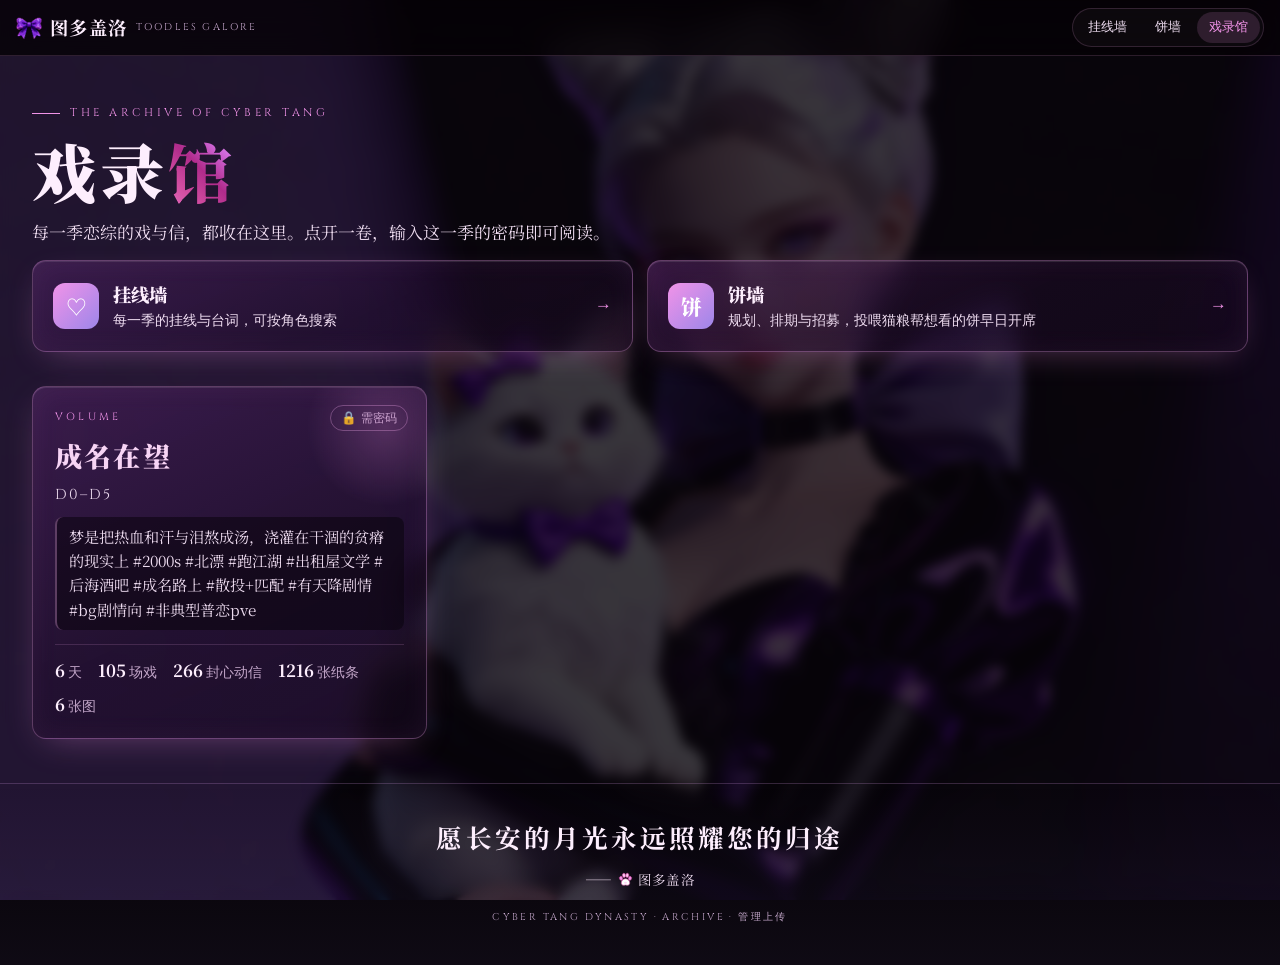
==== commit 52b6f79e: "Update archive interface" ====
--- a/archive/index.html
+++ b/archive/index.html
@@ -11,7 +11,7 @@
 <link rel="preconnect" href="https://fonts.gstatic.com" crossorigin>
 <link rel="stylesheet" href="https://fonts.googleapis.com/css2?family=Cinzel:wght@500;600;700&family=Noto+Serif+SC:wght@400;600;700;900&display=swap">
 <link rel="stylesheet" href="../assets/site.css?v=7.13.16">
-<link rel="stylesheet" href="archive.css?v=13">
+<link rel="stylesheet" href="archive.css?v=14">
 </head>
 <body>
 <div class="sky"></div>
--- a/archive/archive.css
+++ b/archive/archive.css
@@ -379,3 +379,26 @@
 .hall-links span { display: block; color: var(--dim); font-size: .88rem; }
 .hall-links em { margin-left: auto; font-style: normal; color: var(--accent); }
 @media (min-width: 720px) { .hall-links { grid-template-columns: 1fr 1fr; } }
+
+/* ---------- 管理员校对 ---------- */
+.proof-btn { color: var(--accent); border-color: rgba(241,147,232,.5); }
+body.proofing .ed-box { display: grid; gap: 6px; }
+.ed { padding: 6px 10px; border-radius: 8px; border: 1px dashed rgba(241,170,235,.35); background: rgba(255,255,255,.04); white-space: pre-wrap; outline: 0;
+  font-family: var(--display); font-size: 1.02rem; line-height: 1.85; color: var(--text); cursor: text; transition: border-color .2s, background .2s; }
+.ed:focus { border-style: solid; border-color: var(--accent); background: rgba(241,147,232,.08); }
+.ed.changed { border-color: #c99bf0; background: rgba(201,155,240,.14); box-shadow: inset 3px 0 0 #c99bf0; }
+body.paper .ed { color: #2e2238; background: #fff; }
+.proof-bar { position: fixed; left: 50%; bottom: 18px; z-index: 85; transform: translateX(-50%); display: flex; align-items: center; gap: 10px; padding: 10px 12px 10px 18px;
+  border-radius: 999px; border: 1px solid rgba(241,147,232,.5); background: rgba(30,12,40,.95); box-shadow: 0 16px 40px rgba(0,0,0,.5); white-space: nowrap; max-width: calc(100% - 24px); }
+.proof-bar .pb-t { font-size: .86rem; color: var(--dim); }
+.proof-bar .pb-n { font-size: .86rem; color: var(--accent); font-weight: 600; }
+.proof-bar .btn { height: 36px; padding: 0 16px; font-size: .88rem; }
+@media (max-width: 560px) { .proof-bar .pb-t { display: none; } }
+.proof-modal { position: fixed; inset: 0; z-index: 95; display: grid; place-items: center; padding: 16px; background: rgba(5,2,5,.6); }
+.proof-card { width: min(420px, 100%); padding: 22px; background: linear-gradient(160deg, #2a1236, #150a1d); }
+.proof-card b { font-family: var(--display); font-size: 1.2rem; color: #f7d4f5; }
+.proof-card p { color: var(--dim); font-size: .9rem; line-height: 1.7; }
+.proof-acts { display: flex; justify-content: flex-end; gap: 8px; margin-top: 16px; }
+.proof-toast { position: fixed; left: 50%; bottom: 80px; z-index: 99; transform: translate(-50%, 20px); opacity: 0; padding: 10px 18px; border-radius: 999px; background: #fdeefd; color: #2e2238;
+  font-size: .9rem; font-weight: 600; box-shadow: 0 12px 30px rgba(0,0,0,.45); transition: all .25s; pointer-events: none; max-width: calc(100% - 32px); }
+.proof-toast.show { transform: translate(-50%, 0); opacity: 1; }
